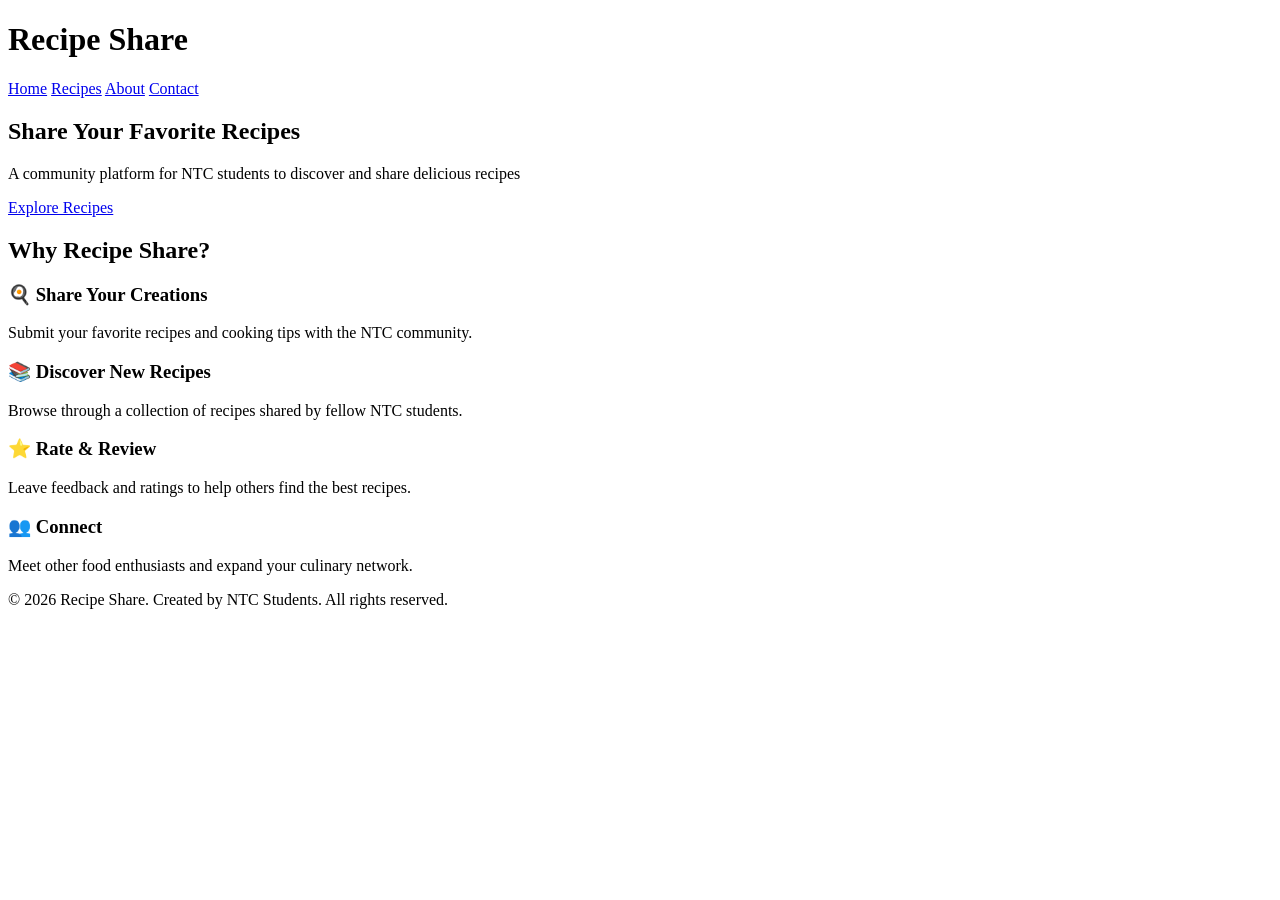
==== index.html @ 3cc9635b "Add home page for recipe website" ====
<!DOCTYPE html>
<html lang="en">
<head>
    <meta charset="UTF-8">
    <meta name="viewport" content="width=device-width, initial-scale=1.0">
    <title>Recipe Share - NTC Community Recipe Platform</title>
    <link rel="stylesheet" href="styles.css">
</head>
<body>
    <!-- Navigation Header -->
    <header class="navbar">
        <div class="navbar-container">
            <h1 class="logo">Recipe Share</h1>
            <nav class="nav-links">
                <a href="index.html" class="active">Home</a>
                <a href="recipes.html">Recipes</a>
                <a href="#about">About</a>
                <a href="#contact">Contact</a>
            </nav>
        </div>
    </header>

    <!-- Hero Section -->
    <section class="hero">
        <div class="hero-content">
            <h2>Share Your Favorite Recipes</h2>
            <p>A community platform for NTC students to discover and share delicious recipes</p>
            <a href="recipes.html" class="cta-button">Explore Recipes</a>
        </div>
    </section>

    <!-- Features Section -->
    <section class="features">
        <div class="container">
            <h2>Why Recipe Share?</h2>
            <div class="features-grid">
                <div class="feature-card">
                    <h3>🍳 Share Your Creations</h3>
                    <p>Submit your favorite recipes and cooking tips with the NTC community.</p>
                </div>
                <div class="feature-card">
                    <h3>📚 Discover New Recipes</h3>
                    <p>Browse through a collection of recipes shared by fellow NTC students.</p>
                </div>
                <div class="feature-card">
                    <h3>⭐ Rate & Review</h3>
                    <p>Leave feedback and ratings to help others find the best recipes.</p>
                </div>
                <div class="feature-card">
                    <h3>👥 Connect</h3>
                    <p>Meet other food enthusiasts and expand your culinary network.</p>
                </div>
            </div>
        </div>
    </section>

    <!-- Footer -->
    <footer class="footer">
        <div class="container">
            <p>&copy; 2026 Recipe Share. Created by NTC Students. All rights reserved.</p>
        </div>
    </footer>
</body>
</html>
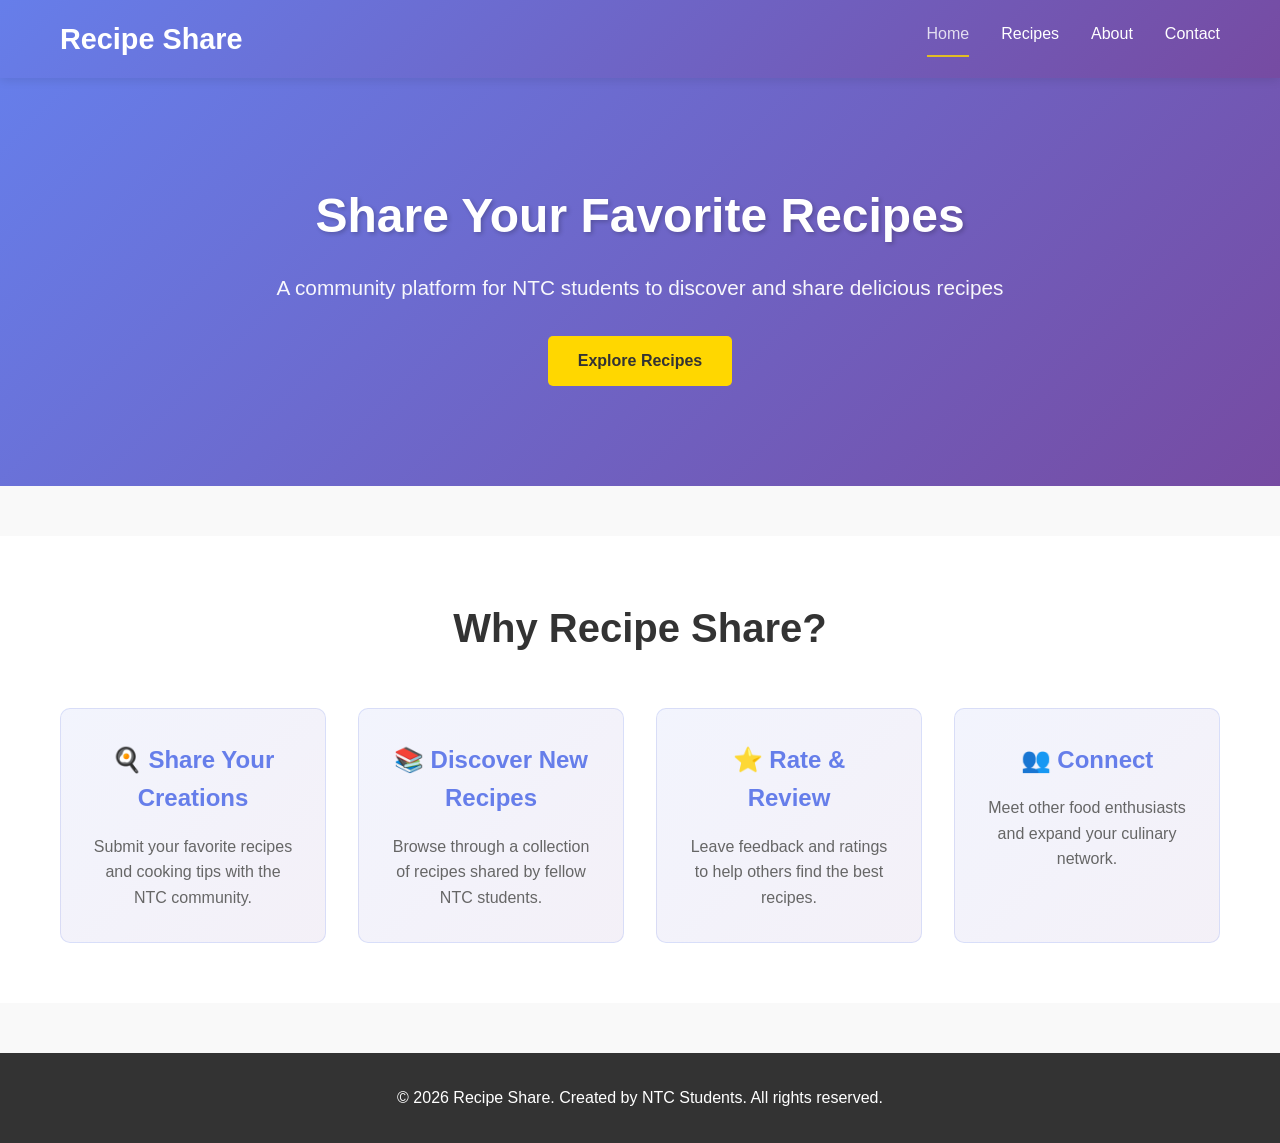
==== commit 4f846107: "feat: Update navigation to link to new about page" ====
--- a/index.html
+++ b/index.html
@@ -14,7 +14,7 @@
             <nav class="nav-links">
                 <a href="index.html" class="active">Home</a>
                 <a href="recipes.html">Recipes</a>
-                <a href="#about">About</a>
+                <a href="about.html">About</a>
                 <a href="#contact">Contact</a>
             </nav>
         </div>
--- a/styles.css
+++ b/styles.css
@@ -0,0 +1,343 @@
+/* Global Styles */
+* {
+    margin: 0;
+    padding: 0;
+    box-sizing: border-box;
+}
+
+body {
+    font-family: 'Segoe UI', Tahoma, Geneva, Verdana, sans-serif;
+    line-height: 1.6;
+    color: #333;
+    background-color: #f9f9f9;
+}
+
+.container {
+    max-width: 1200px;
+    margin: 0 auto;
+    padding: 0 20px;
+}
+
+/* Navigation Bar */
+.navbar {
+    background: linear-gradient(135deg, #667eea 0%, #764ba2 100%);
+    position: sticky;
+    top: 0;
+    z-index: 1000;
+    box-shadow: 0 2px 10px rgba(0, 0, 0, 0.1);
+}
+
+.navbar-container {
+    max-width: 1200px;
+    margin: 0 auto;
+    padding: 1rem 20px;
+    display: flex;
+    justify-content: space-between;
+    align-items: center;
+}
+
+.logo {
+    font-size: 1.8rem;
+    font-weight: bold;
+    color: white;
+    text-decoration: none;
+}
+
+.nav-links {
+    display: flex;
+    gap: 2rem;
+}
+
+.nav-links a {
+    color: white;
+    text-decoration: none;
+    font-weight: 500;
+    transition: opacity 0.3s ease;
+}
+
+.nav-links a:hover,
+.nav-links a.active {
+    opacity: 0.8;
+    border-bottom: 2px solid #ffd700;
+    padding-bottom: 0.5rem;
+}
+
+/* Hero Section */
+.hero {
+    background: linear-gradient(135deg, #667eea 0%, #764ba2 100%);
+    color: white;
+    padding: 100px 20px;
+    text-align: center;
+    margin-bottom: 50px;
+}
+
+.hero-content h2 {
+    font-size: 3rem;
+    margin-bottom: 1rem;
+    text-shadow: 2px 2px 4px rgba(0, 0, 0, 0.2);
+}
+
+.hero-content p {
+    font-size: 1.3rem;
+    margin-bottom: 2rem;
+    opacity: 0.95;
+}
+
+.cta-button {
+    display: inline-block;
+    background-color: #ffd700;
+    color: #333;
+    padding: 12px 30px;
+    text-decoration: none;
+    border-radius: 5px;
+    font-weight: bold;
+    transition: transform 0.3s ease, box-shadow 0.3s ease;
+}
+
+.cta-button:hover {
+    transform: translateY(-3px);
+    box-shadow: 0 5px 15px rgba(0, 0, 0, 0.3);
+}
+
+/* Features Section */
+.features {
+    padding: 60px 20px;
+    background-color: white;
+    margin-bottom: 30px;
+}
+
+.features h2 {
+    text-align: center;
+    font-size: 2.5rem;
+    margin-bottom: 3rem;
+    color: #333;
+}
+
+.features-grid {
+    display: grid;
+    grid-template-columns: repeat(auto-fit, minmax(250px, 1fr));
+    gap: 2rem;
+}
+
+.feature-card {
+    background: linear-gradient(135deg, #667eea15 0%, #764ba215 100%);
+    padding: 2rem;
+    border-radius: 10px;
+    text-align: center;
+    transition: transform 0.3s ease, box-shadow 0.3s ease;
+    border: 1px solid #667eea30;
+}
+
+.feature-card:hover {
+    transform: translateY(-5px);
+    box-shadow: 0 10px 25px rgba(102, 126, 234, 0.2);
+}
+
+.feature-card h3 {
+    font-size: 1.5rem;
+    margin-bottom: 1rem;
+    color: #667eea;
+}
+
+.feature-card p {
+    color: #666;
+    line-height: 1.6;
+}
+
+/* Recipes Section */
+.recipes-section {
+    padding: 60px 20px;
+    background-color: white;
+}
+
+.recipes-section h2 {
+    text-align: center;
+    font-size: 2.5rem;
+    margin-bottom: 0.5rem;
+    color: #333;
+}
+
+.section-subtitle {
+    text-align: center;
+    color: #888;
+    font-size: 1.1rem;
+    margin-bottom: 3rem;
+}
+
+.recipes-grid {
+    display: grid;
+    grid-template-columns: repeat(auto-fit, minmax(300px, 1fr));
+    gap: 2rem;
+}
+
+.recipe-card {
+    background-color: white;
+    border: 1px solid #e0e0e0;
+    border-radius: 10px;
+    padding: 1.5rem;
+    transition: transform 0.3s ease, box-shadow 0.3s ease;
+    box-shadow: 0 2px 8px rgba(0, 0, 0, 0.1);
+}
+
+.recipe-card:hover {
+    transform: translateY(-8px);
+    box-shadow: 0 8px 20px rgba(102, 126, 234, 0.2);
+}
+
+.recipe-icon {
+    font-size: 3rem;
+    margin-bottom: 1rem;
+}
+
+.recipe-card h3 {
+    font-size: 1.5rem;
+    margin-bottom: 0.8rem;
+    color: #333;
+}
+
+.recipe-meta {
+    display: flex;
+    gap: 1rem;
+    margin-bottom: 1rem;
+    font-size: 0.9rem;
+    color: #666;
+    flex-wrap: wrap;
+}
+
+.recipe-description {
+    color: #555;
+    margin-bottom: 1.5rem;
+    line-height: 1.5;
+}
+
+.recipe-footer {
+    display: flex;
+    justify-content: space-between;
+    align-items: center;
+    padding-top: 1rem;
+    border-top: 1px solid #e0e0e0;
+}
+
+.difficulty {
+    display: inline-block;
+    padding: 4px 12px;
+    border-radius: 20px;
+    font-size: 0.85rem;
+    font-weight: 500;
+}
+
+.difficulty {
+    background-color: #667eea20;
+    color: #667eea;
+}
+
+.recipe-card:hover .difficulty {
+    background-color: #667eea30;
+}
+
+.submitted-by {
+    font-size: 0.85rem;
+    color: #888;
+    font-style: italic;
+}
+
+/* Footer */
+.footer {
+    background-color: #333;
+    color: white;
+    text-align: center;
+    padding: 2rem;
+    margin-top: 50px;
+}
+
+.footer p {
+    margin: 0;
+}
+
+/* Responsive Design */
+@media (max-width: 768px) {
+    .navbar-container {
+        flex-direction: column;
+        gap: 1rem;
+    }
+
+    .nav-links {
+        gap: 1rem;
+        flex-wrap: wrap;
+        justify-content: center;
+    }
+
+    .hero-content h2 {
+        font-size: 2rem;
+    }
+
+    .hero-content p {
+        font-size: 1rem;
+    }
+
+    .features h2,
+    .recipes-section h2 {
+        font-size: 2rem;
+    }
+
+    .features-grid,
+    .recipes-grid {
+        grid-template-columns: 1fr;
+    }
+
+    .recipe-footer {
+        flex-direction: column;
+        align-items: flex-start;
+        gap: 0.5rem;
+    }
+}
+
+@media (max-width: 480px) {
+    .logo {
+        font-size: 1.3rem;
+    }
+
+    .nav-links {
+        gap: 0.5rem;
+    }
+
+    .nav-links a {
+        font-size: 0.9rem;
+    }
+
+    .hero {
+        padding: 50px 20px;
+    }
+
+    .hero-content h2 {
+        font-size: 1.5rem;
+    }
+
+    .hero-content p {
+        font-size: 0.9rem;
+    }
+
+    .cta-button {
+        padding: 10px 20px;
+        font-size: 0.9rem;
+    }
+
+    .features h2,
+    .recipes-section h2 {
+        font-size: 1.5rem;
+    }
+
+    .feature-card h3,
+    .recipe-card h3 {
+        font-size: 1.2rem;
+    }
+
+    .recipe-icon {
+        font-size: 2.5rem;
+    }
+
+    .recipe-meta {
+        flex-direction: column;
+        gap: 0.5rem;
+    }
+}
